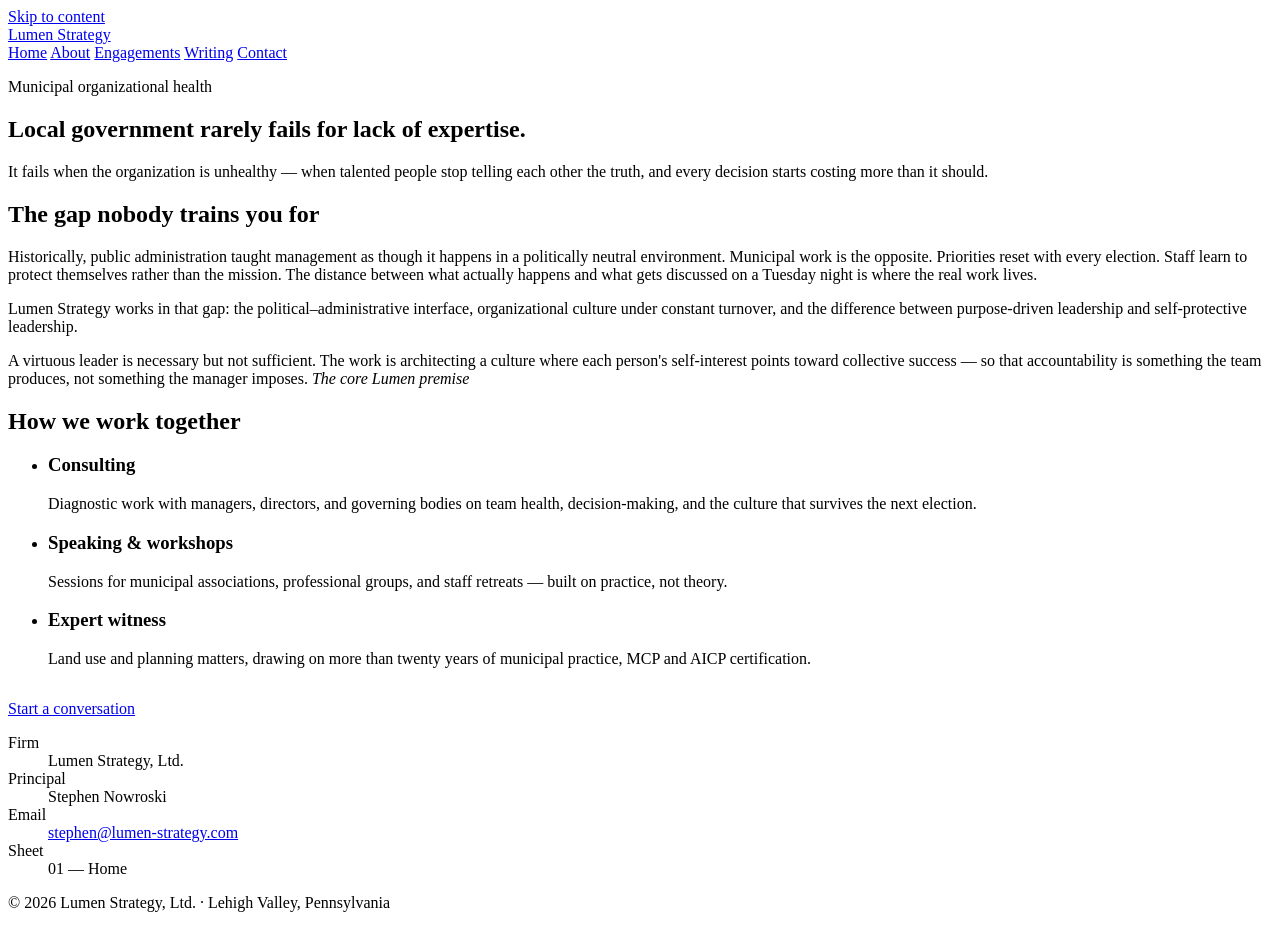
==== index.html @ 4300bb44 "Add files via upload" ====
<!DOCTYPE html>
<html lang="en">
<head>
<meta charset="utf-8">
<meta name="viewport" content="width=device-width, initial-scale=1">
<title>Lumen Strategy, Ltd. — Municipal organizational health</title>
<meta name="description" content="Lumen Strategy helps municipal organizations build healthy cultures — consulting, speaking, and expert witness services for local government.">
<link rel="preconnect" href="https://fonts.googleapis.com">
<link rel="preconnect" href="https://fonts.gstatic.com" crossorigin>
<link href="https://fonts.googleapis.com/css2?family=Archivo:wght@500;600;700&family=IBM+Plex+Mono:wght@400;600&family=Source+Serif+4:opsz,wght@8..60,400;8..60,600&display=swap" rel="stylesheet">
<link rel="stylesheet" href="style.css">
</head>
<body>
<a class="skip" href="#main">Skip to content</a>

<!-- ===== Masthead: identical on every page ===== -->
<header class="masthead">
  <div class="wrap masthead__inner">
    <a class="wordmark" href="index.html">Lumen Strategy</a>
    <nav class="nav" aria-label="Main">
      <a href="index.html" aria-current="page">Home</a>
      <a href="about.html">About</a>
      <a href="engagements.html">Engagements</a>
      <a href="writing.html">Writing</a>
      <a href="contact.html">Contact</a>
    </nav>
  </div>
</header>

<main id="main">

  <section class="hero">
    <div class="wrap">
      <p class="eyebrow rise">Municipal organizational health</p>
      <h1 class="headline rise">Local government rarely fails for lack of <span class="mark">expertise</span>.</h1>
      <p class="deck rise">It fails when the organization is unhealthy — when talented people stop telling each other the truth, and every decision starts costing more than it should.</p>
    </div>
  </section>

  <section class="band band--white">
    <div class="wrap prose">
      <h2>The gap nobody trains you for</h2>
      <p>Historically, public administration taught management as though it happens in a politically neutral environment. Municipal work is the opposite. Priorities reset with every election. Staff learn to protect themselves rather than the mission. The distance between what actually happens and what gets discussed on a Tuesday night is where the real work lives.</p>
      <p>Lumen Strategy works in that gap: the political–administrative interface, organizational culture under constant turnover, and the difference between purpose-driven leadership and self-protective leadership.</p>
    </div>
  </section>

  <section class="band">
    <div class="wrap">
      <p class="pull">A virtuous leader is necessary but not sufficient. The work is architecting a culture where each person's self-interest points toward collective success — so that accountability is something the team produces, not something the manager imposes.
        <cite>The core Lumen premise</cite></p>
    </div>
  </section>

  <section class="band band--ruled">
    <div class="wrap">
      <h2>How we work together</h2>
      <ul class="services">
        <li>
          <h3>Consulting</h3>
          <p>Diagnostic work with managers, directors, and governing bodies on team health, decision-making, and the culture that survives the next election.</p>
        </li>
        <li>
          <h3>Speaking &amp; workshops</h3>
          <p>Sessions for municipal associations, professional groups, and staff retreats — built on practice, not theory.</p>
        </li>
        <li>
          <h3>Expert witness</h3>
          <p>Land use and planning matters, drawing on more than twenty years of municipal practice, MCP and AICP certification.</p>
        </li>
      </ul>
      <p style="margin-top:2rem;"><a class="btn" href="contact.html">Start a conversation</a></p>
    </div>
  </section>

</main>

<!-- ===== Title block: identical on every page except the SHEET cell ===== -->
<footer class="titleblock">
  <div class="wrap">
    <dl class="titleblock__grid">
      <div class="cell">
        <dt>Firm</dt>
        <dd>Lumen Strategy, Ltd.</dd>
      </div>
      <div class="cell">
        <dt>Principal</dt>
        <dd>Stephen Nowroski</dd>
      </div>
      <div class="cell">
        <dt>Email</dt>
        <dd><a href="mailto:stephen@lumen-strategy.com">stephen@lumen-strategy.com</a></dd>
      </div>
      <div class="cell">
        <dt>Sheet</dt>
        <dd>01 — Home</dd>
      </div>
    </dl>
    <p class="colophon">&copy; 2026 Lumen Strategy, Ltd. · Lehigh Valley, Pennsylvania</p>
  </div>
</footer>

</body>
</html>
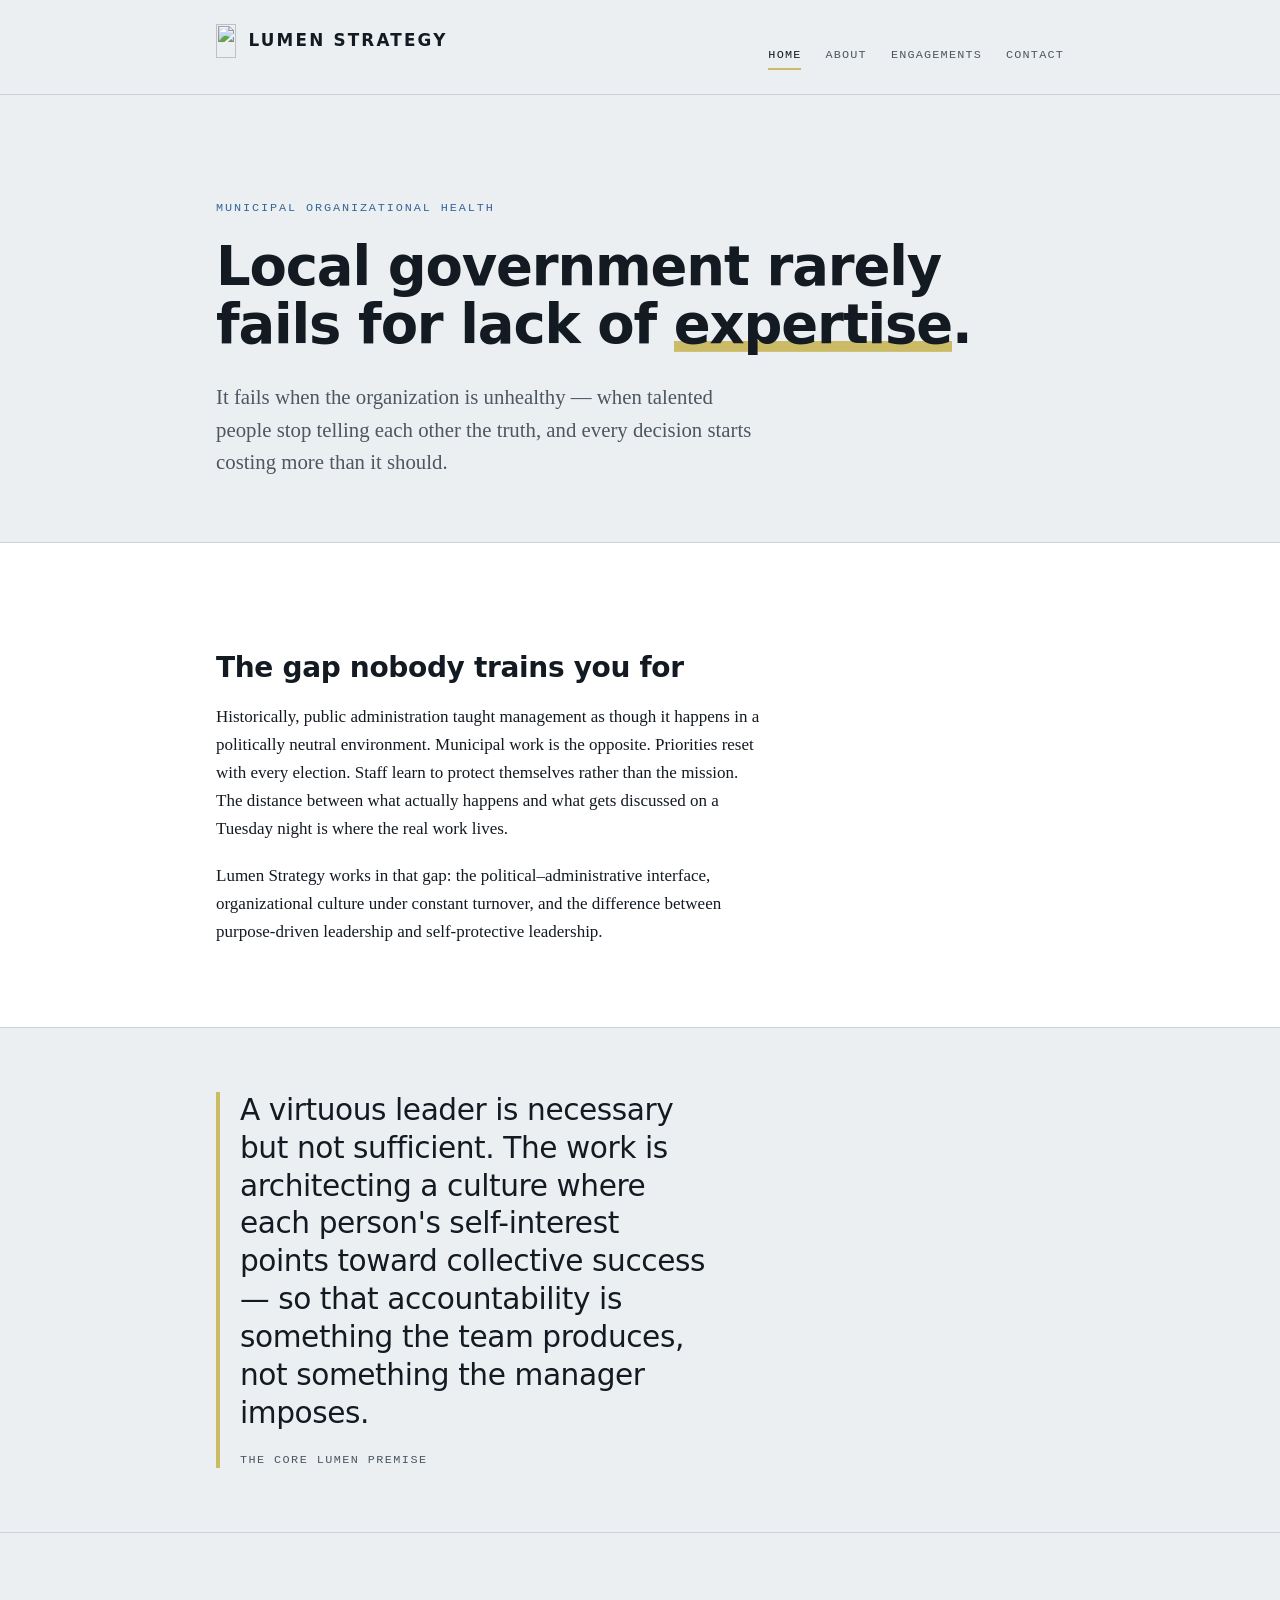
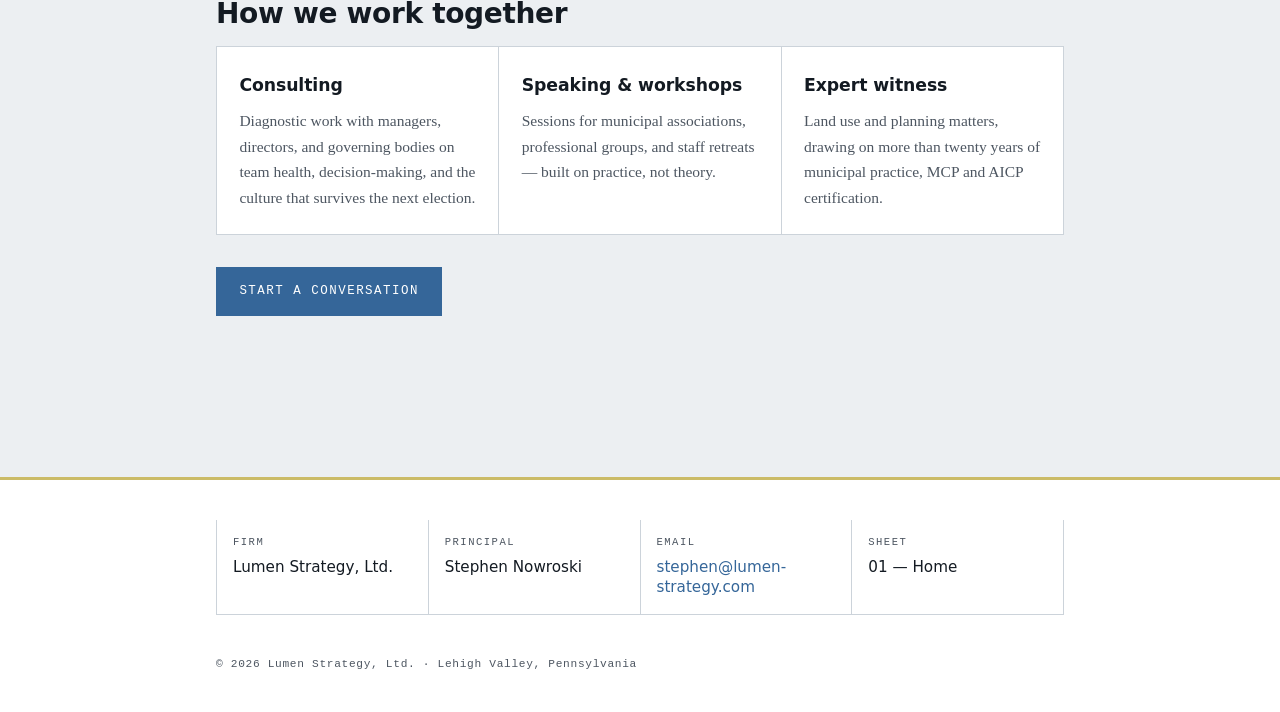
==== commit b1ac2b7e: "Add files via upload" ====
--- a/index.html
+++ b/index.html
@@ -8,6 +8,8 @@
 <link rel="preconnect" href="https://fonts.googleapis.com">
 <link rel="preconnect" href="https://fonts.gstatic.com" crossorigin>
 <link href="https://fonts.googleapis.com/css2?family=Archivo:wght@500;600;700&family=IBM+Plex+Mono:wght@400;600&family=Source+Serif+4:opsz,wght@8..60,400;8..60,600&display=swap" rel="stylesheet">
+<link rel="icon" href="images/favicon.png" type="image/png">
+<link rel="apple-touch-icon" href="images/favicon.png">
 <link rel="stylesheet" href="style.css">
 </head>
 <body>
@@ -16,12 +18,13 @@
 <!-- ===== Masthead: identical on every page ===== -->
 <header class="masthead">
   <div class="wrap masthead__inner">
-    <a class="wordmark" href="index.html">Lumen Strategy</a>
+    <a class="wordmark" href="index.html">
+      <img src="images/lumen-mark.svg" alt="" width="28" height="41"> Lumen Strategy
+    </a>
     <nav class="nav" aria-label="Main">
       <a href="index.html" aria-current="page">Home</a>
       <a href="about.html">About</a>
       <a href="engagements.html">Engagements</a>
-      <a href="writing.html">Writing</a>
       <a href="contact.html">Contact</a>
     </nav>
   </div>
--- a/style.css
+++ b/style.css
@@ -0,0 +1,432 @@
+/* ==========================================================================
+   Lumen Strategy, Ltd. — site styles
+   Edit colors and fonts here; every page uses this one file.
+   ========================================================================== */
+
+:root {
+  /* Lumen brand */
+  --blue:      #356699;   /* primary — links, buttons, structure */
+  --blue-deep: #24486d;   /* hover states on solid blue */
+  --gold:      #cbbb67;   /* accent — decorative only, never text */
+  --gold-deep: #7a6b22;   /* the readable gold, for text and links */
+
+  --ink:       #131a22;
+  --ink-soft:  #4d5661;
+  --paper:     #eceff2;
+  --white:     #ffffff;
+  --rule:      #ccd3da;
+
+  --display: "Archivo", system-ui, sans-serif;
+  --body:    "Source Serif 4", Georgia, serif;
+  --mono:    "IBM Plex Mono", ui-monospace, monospace;
+
+  --measure: 34rem;
+  --gutter:  clamp(1.25rem, 5vw, 3.5rem);
+}
+
+*, *::before, *::after { box-sizing: border-box; }
+
+html { -webkit-text-size-adjust: 100%; }
+
+body {
+  margin: 0;
+  background: var(--paper);
+  color: var(--ink);
+  font-family: var(--body);
+  font-size: 1.0625rem;
+  line-height: 1.65;
+  font-synthesis-weight: none;
+}
+
+img { max-width: 100%; height: auto; display: block; }
+
+a { color: var(--blue); text-underline-offset: 0.2em; }
+a:hover { color: var(--gold-deep); }
+
+:focus-visible {
+  outline: 2px solid var(--blue);
+  outline-offset: 3px;
+}
+
+.wrap {
+  width: 100%;
+  max-width: 60rem;
+  margin-inline: auto;
+  padding-inline: var(--gutter);
+}
+
+.skip {
+  position: absolute;
+  left: -9999px;
+}
+.skip:focus {
+  left: var(--gutter);
+  top: 0.75rem;
+  z-index: 10;
+  background: var(--white);
+  padding: 0.5rem 0.75rem;
+  font-family: var(--mono);
+  font-size: 0.8rem;
+}
+
+/* --- Masthead ------------------------------------------------------------ */
+
+.masthead {
+  border-bottom: 1px solid var(--rule);
+  background: var(--paper);
+}
+
+.masthead__inner {
+  display: flex;
+  flex-wrap: wrap;
+  align-items: baseline;
+  justify-content: space-between;
+  gap: 0.75rem 2rem;
+  padding-block: 1.5rem;
+}
+
+.wordmark {
+  font-family: var(--display);
+  font-weight: 700;
+  font-size: 1.05rem;
+  letter-spacing: 0.13em;
+  text-transform: uppercase;
+  color: var(--ink);
+  text-decoration: none;
+  display: inline-flex;
+  align-items: center;
+  gap: 0.6rem;
+}
+.wordmark:hover { color: var(--ink); }
+
+.wordmark::before {
+  content: "";
+  width: 0.7rem;
+  height: 0.7rem;
+  background: var(--gold);
+  flex: none;
+}
+
+.nav {
+  display: flex;
+  flex-wrap: wrap;
+  gap: 0.35rem 1.5rem;
+  font-family: var(--mono);
+  font-size: 0.74rem;
+  letter-spacing: 0.1em;
+  text-transform: uppercase;
+}
+
+.nav a {
+  color: var(--ink-soft);
+  text-decoration: none;
+  padding-block: 0.15rem;
+  border-bottom: 2px solid transparent;
+}
+.nav a:hover { color: var(--ink); border-bottom-color: var(--rule); }
+.nav a[aria-current="page"] { color: var(--ink); border-bottom-color: var(--gold); }
+
+/* --- Type ---------------------------------------------------------------- */
+
+.eyebrow {
+  font-family: var(--mono);
+  font-size: 0.74rem;
+  letter-spacing: 0.16em;
+  text-transform: uppercase;
+  color: var(--blue);
+  margin: 0 0 1.25rem;
+}
+
+.headline {
+  font-family: var(--display);
+  font-weight: 700;
+  font-size: clamp(1.95rem, 5.4vw, 3.4rem);
+  line-height: 1.06;
+  letter-spacing: -0.021em;
+  margin: 0;
+  max-width: 22ch;
+}
+
+.headline .mark {
+  background-image: linear-gradient(var(--gold), var(--gold));
+  background-repeat: no-repeat;
+  background-position: 0 92%;
+  background-size: 100% 0.2em;
+}
+
+.deck {
+  font-size: clamp(1.1rem, 2.1vw, 1.3rem);
+  line-height: 1.55;
+  color: var(--ink-soft);
+  max-width: var(--measure);
+  margin: 1.75rem 0 0;
+}
+
+h2 {
+  font-family: var(--display);
+  font-weight: 600;
+  font-size: clamp(1.35rem, 2.7vw, 1.75rem);
+  line-height: 1.2;
+  letter-spacing: -0.012em;
+  margin: 0 0 1rem;
+}
+
+h3 {
+  font-family: var(--display);
+  font-weight: 600;
+  font-size: 1.08rem;
+  letter-spacing: -0.005em;
+  margin: 0 0 0.5rem;
+}
+
+p { max-width: var(--measure); }
+
+.prose > * + * { margin-top: 1.15rem; }
+.prose > h2 { margin-top: 2.75rem; }
+
+/* --- Sections ------------------------------------------------------------ */
+
+.hero { padding-block: clamp(3.5rem, 9vw, 6.5rem) clamp(2.5rem, 6vw, 4rem); }
+
+.band { padding-block: clamp(2.5rem, 6vw, 4rem); }
+.band--ruled { border-top: 1px solid var(--rule); }
+.band--white { background: var(--white); border-block: 1px solid var(--rule); }
+
+/* --- Pull statement ------------------------------------------------------ */
+
+.pull {
+  font-family: var(--display);
+  font-weight: 500;
+  font-size: clamp(1.25rem, 3vw, 1.85rem);
+  line-height: 1.28;
+  letter-spacing: -0.014em;
+  max-width: 26ch;
+  margin: 0;
+  padding-left: 1.25rem;
+  border-left: 4px solid var(--gold);
+}
+
+.pull cite {
+  display: block;
+  font-family: var(--mono);
+  font-style: normal;
+  font-size: 0.74rem;
+  letter-spacing: 0.12em;
+  text-transform: uppercase;
+  color: var(--ink-soft);
+  margin-top: 1.25rem;
+}
+
+/* --- Service list -------------------------------------------------------- */
+
+.services {
+  list-style: none;
+  margin: 0;
+  padding: 0;
+  display: grid;
+  gap: 1px;
+  background: var(--rule);
+  border: 1px solid var(--rule);
+}
+
+@media (min-width: 46rem) {
+  .services { grid-template-columns: repeat(3, 1fr); }
+}
+
+.services li {
+  background: var(--white);
+  padding: 1.5rem 1.4rem;
+}
+
+.services p {
+  margin: 0;
+  font-size: 0.97rem;
+  color: var(--ink-soft);
+}
+
+/* --- Entry list (engagements, writing) ----------------------------------- */
+
+.entries {
+  list-style: none;
+  margin: 0;
+  padding: 0;
+}
+
+.entries > li {
+  padding-block: 1.6rem;
+  border-top: 1px solid var(--rule);
+}
+.entries > li:last-child { border-bottom: 1px solid var(--rule); }
+
+.entry__meta {
+  font-family: var(--mono);
+  font-size: 0.74rem;
+  letter-spacing: 0.1em;
+  text-transform: uppercase;
+  color: var(--ink-soft);
+  margin: 0 0 0.45rem;
+}
+
+.entry__title {
+  font-family: var(--display);
+  font-weight: 600;
+  font-size: 1.15rem;
+  line-height: 1.3;
+  margin: 0 0 0.45rem;
+}
+.entry__title a { text-decoration: none; }
+.entry__title a:hover { text-decoration: underline; }
+
+.entries p { margin: 0; color: var(--ink-soft); font-size: 0.99rem; }
+.entries p + p { margin-top: 0.6rem; }
+
+.entry__figure { margin: 1.1rem 0 0; }
+.entry__figure img { border: 1px solid var(--rule); }
+.entry__figure figcaption {
+  font-family: var(--mono);
+  font-size: 0.72rem;
+  letter-spacing: 0.06em;
+  color: var(--ink-soft);
+  margin-top: 0.5rem;
+}
+
+/* --- Credential list ----------------------------------------------------- */
+
+.creds {
+  list-style: none;
+  margin: 1.25rem 0 0;
+  padding: 0;
+  font-family: var(--mono);
+  font-size: 0.83rem;
+  line-height: 1.5;
+  max-width: var(--measure);
+}
+
+.creds li {
+  display: flex;
+  gap: 1rem;
+  padding-block: 0.55rem;
+  border-top: 1px dotted var(--rule);
+}
+
+.creds b {
+  flex: none;
+  width: 5.5rem;
+  font-weight: 600;
+  color: var(--blue);
+}
+
+/* --- Buttons ------------------------------------------------------------- */
+
+.btn {
+  display: inline-block;
+  font-family: var(--mono);
+  font-size: 0.78rem;
+  letter-spacing: 0.12em;
+  text-transform: uppercase;
+  text-decoration: none;
+  color: var(--white);
+  background: var(--blue);
+  padding: 0.8rem 1.4rem;
+  border: 1px solid var(--blue);
+}
+.btn:hover { background: var(--blue-deep); border-color: var(--blue-deep); color: var(--white); }
+
+.btn--quiet {
+  background: transparent;
+  color: var(--blue);
+}
+.btn--quiet:hover { background: var(--blue); color: var(--white); }
+
+/* --- Title block (footer) ------------------------------------------------
+   Modeled on the title block in the corner of a plan sheet.
+   -------------------------------------------------------------------------- */
+
+.titleblock {
+  margin-top: clamp(3rem, 8vw, 5rem);
+  border-top: 3px solid var(--gold);
+  background: var(--white);
+}
+
+.titleblock__grid {
+  display: grid;
+  grid-template-columns: 1fr;
+  gap: 1px;
+  background: var(--rule);
+  border-inline: 1px solid var(--rule);
+  border-bottom: 1px solid var(--rule);
+  margin-block: 2.5rem;
+}
+
+@media (min-width: 34rem) {
+  .titleblock__grid { grid-template-columns: repeat(2, 1fr); }
+}
+@media (min-width: 58rem) {
+  .titleblock__grid { grid-template-columns: repeat(4, 1fr); }
+}
+
+.cell {
+  background: var(--white);
+  padding: 0.9rem 1rem 1rem;
+  min-height: 4.5rem;
+}
+
+.cell dt {
+  font-family: var(--mono);
+  font-size: 0.66rem;
+  letter-spacing: 0.14em;
+  text-transform: uppercase;
+  color: var(--ink-soft);
+  margin: 0 0 0.35rem;
+}
+
+.cell dd {
+  margin: 0;
+  font-family: var(--display);
+  font-size: 0.95rem;
+  font-weight: 500;
+  line-height: 1.35;
+}
+.cell dd a { text-decoration: none; }
+.cell dd a:hover { text-decoration: underline; }
+
+.colophon {
+  font-family: var(--mono);
+  font-size: 0.7rem;
+  letter-spacing: 0.06em;
+  color: var(--ink-soft);
+  padding-bottom: 2.5rem;
+  margin: 0;
+  max-width: none;
+}
+
+/* --- Motion -------------------------------------------------------------- */
+
+.rise {
+  animation: rise 0.7s cubic-bezier(0.2, 0.7, 0.3, 1) both;
+}
+.rise:nth-child(2) { animation-delay: 0.08s; }
+.rise:nth-child(3) { animation-delay: 0.16s; }
+
+@keyframes rise {
+  from { opacity: 0; transform: translateY(0.7rem); }
+  to   { opacity: 1; transform: none; }
+}
+
+@media (prefers-reduced-motion: reduce) {
+  .rise { animation: none; }
+  * { transition: none !important; }
+}
+
+/* --- Logo in the masthead ------------------------------------------------
+   The mark sits beside the wordmark text. The alt attribute on the image is
+   intentionally empty because the text next to it already says the name.
+   -------------------------------------------------------------------------- */
+
+.wordmark img {
+  height: 2.1rem;
+  width: auto;
+  flex: none;
+}
+
+.wordmark::before { display: none; }
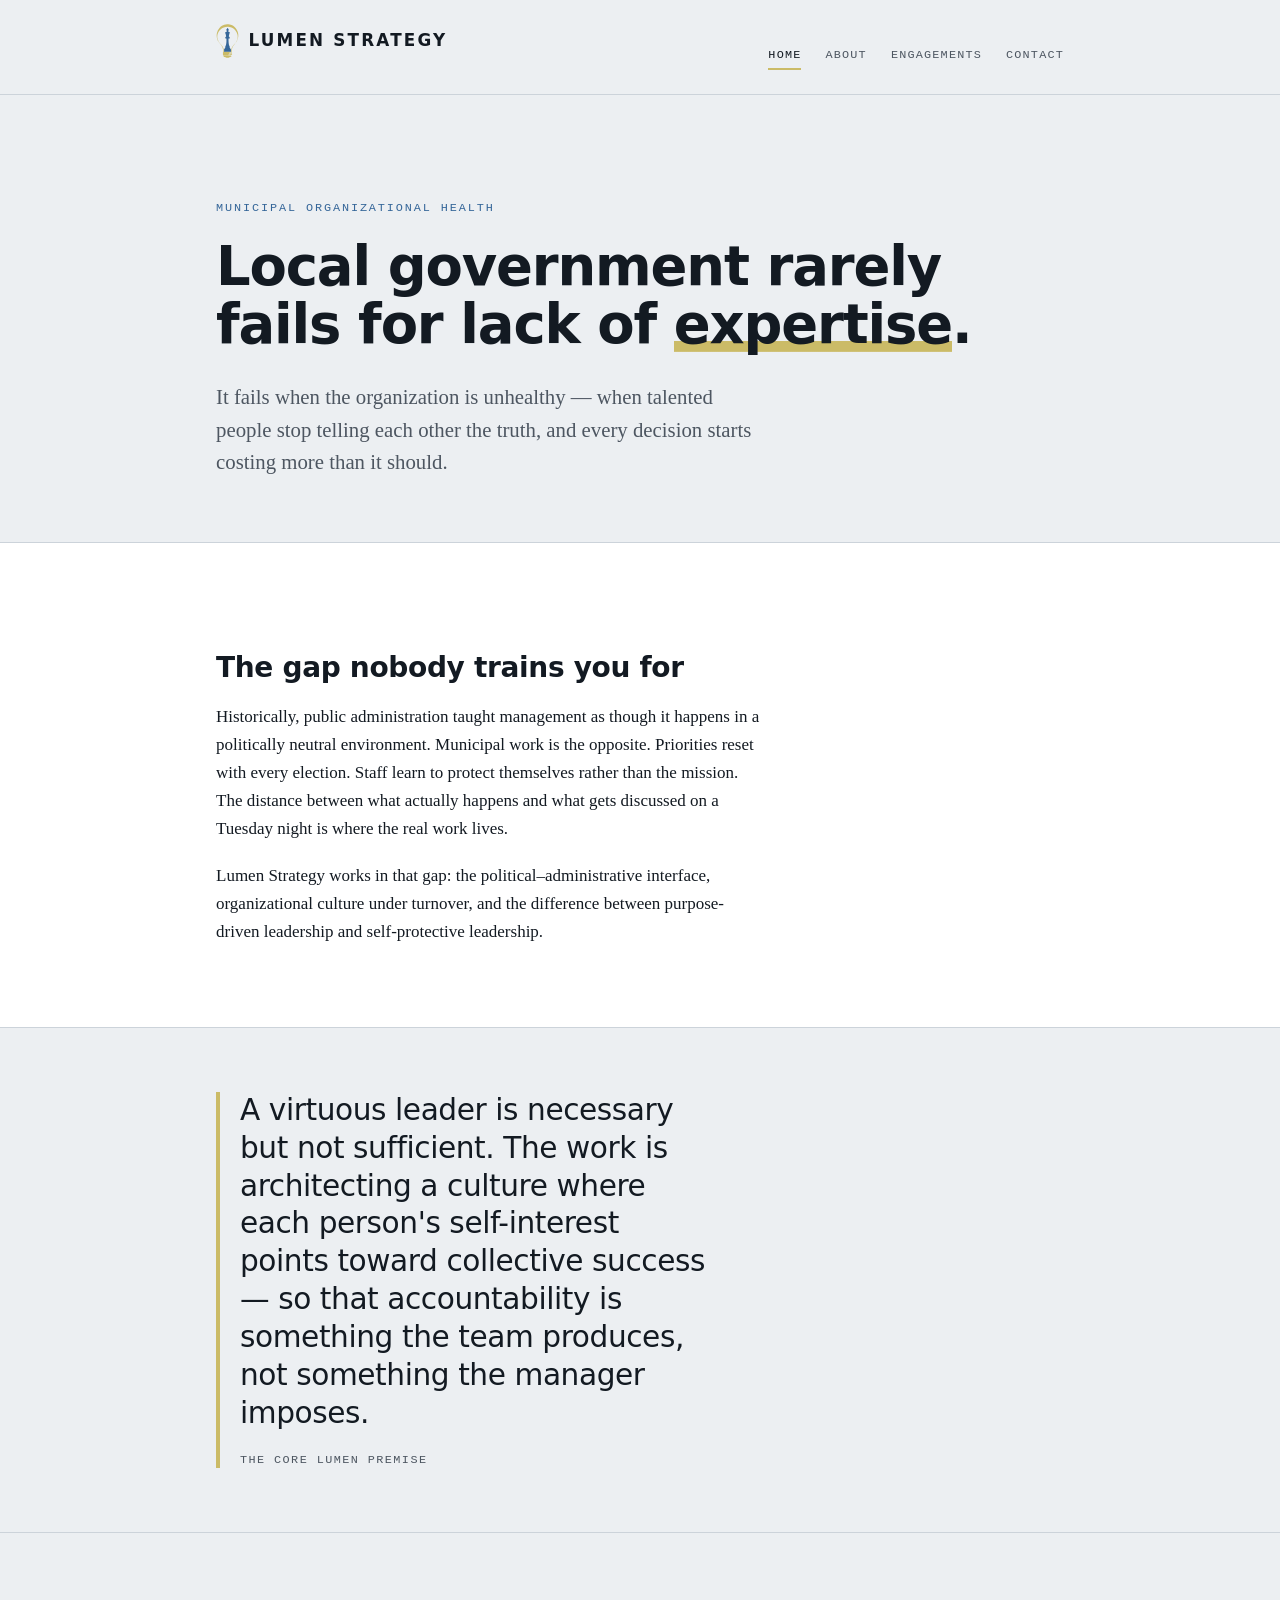
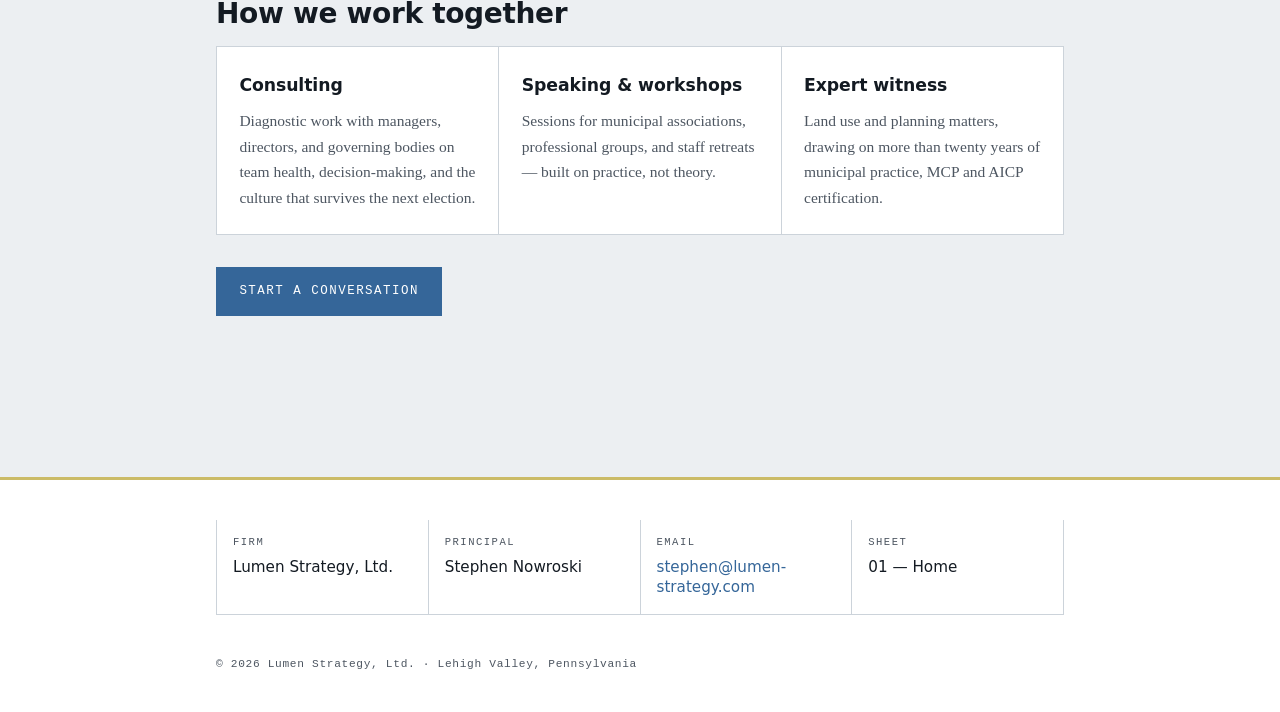
==== commit ebc561e4: "Update index.html" ====
--- a/index.html
+++ b/index.html
@@ -44,7 +44,7 @@
     <div class="wrap prose">
       <h2>The gap nobody trains you for</h2>
       <p>Historically, public administration taught management as though it happens in a politically neutral environment. Municipal work is the opposite. Priorities reset with every election. Staff learn to protect themselves rather than the mission. The distance between what actually happens and what gets discussed on a Tuesday night is where the real work lives.</p>
-      <p>Lumen Strategy works in that gap: the political–administrative interface, organizational culture under constant turnover, and the difference between purpose-driven leadership and self-protective leadership.</p>
+      <p>Lumen Strategy works in that gap: the political–administrative interface, organizational culture under turnover, and the difference between purpose-driven leadership and self-protective leadership.</p>
     </div>
   </section>
 
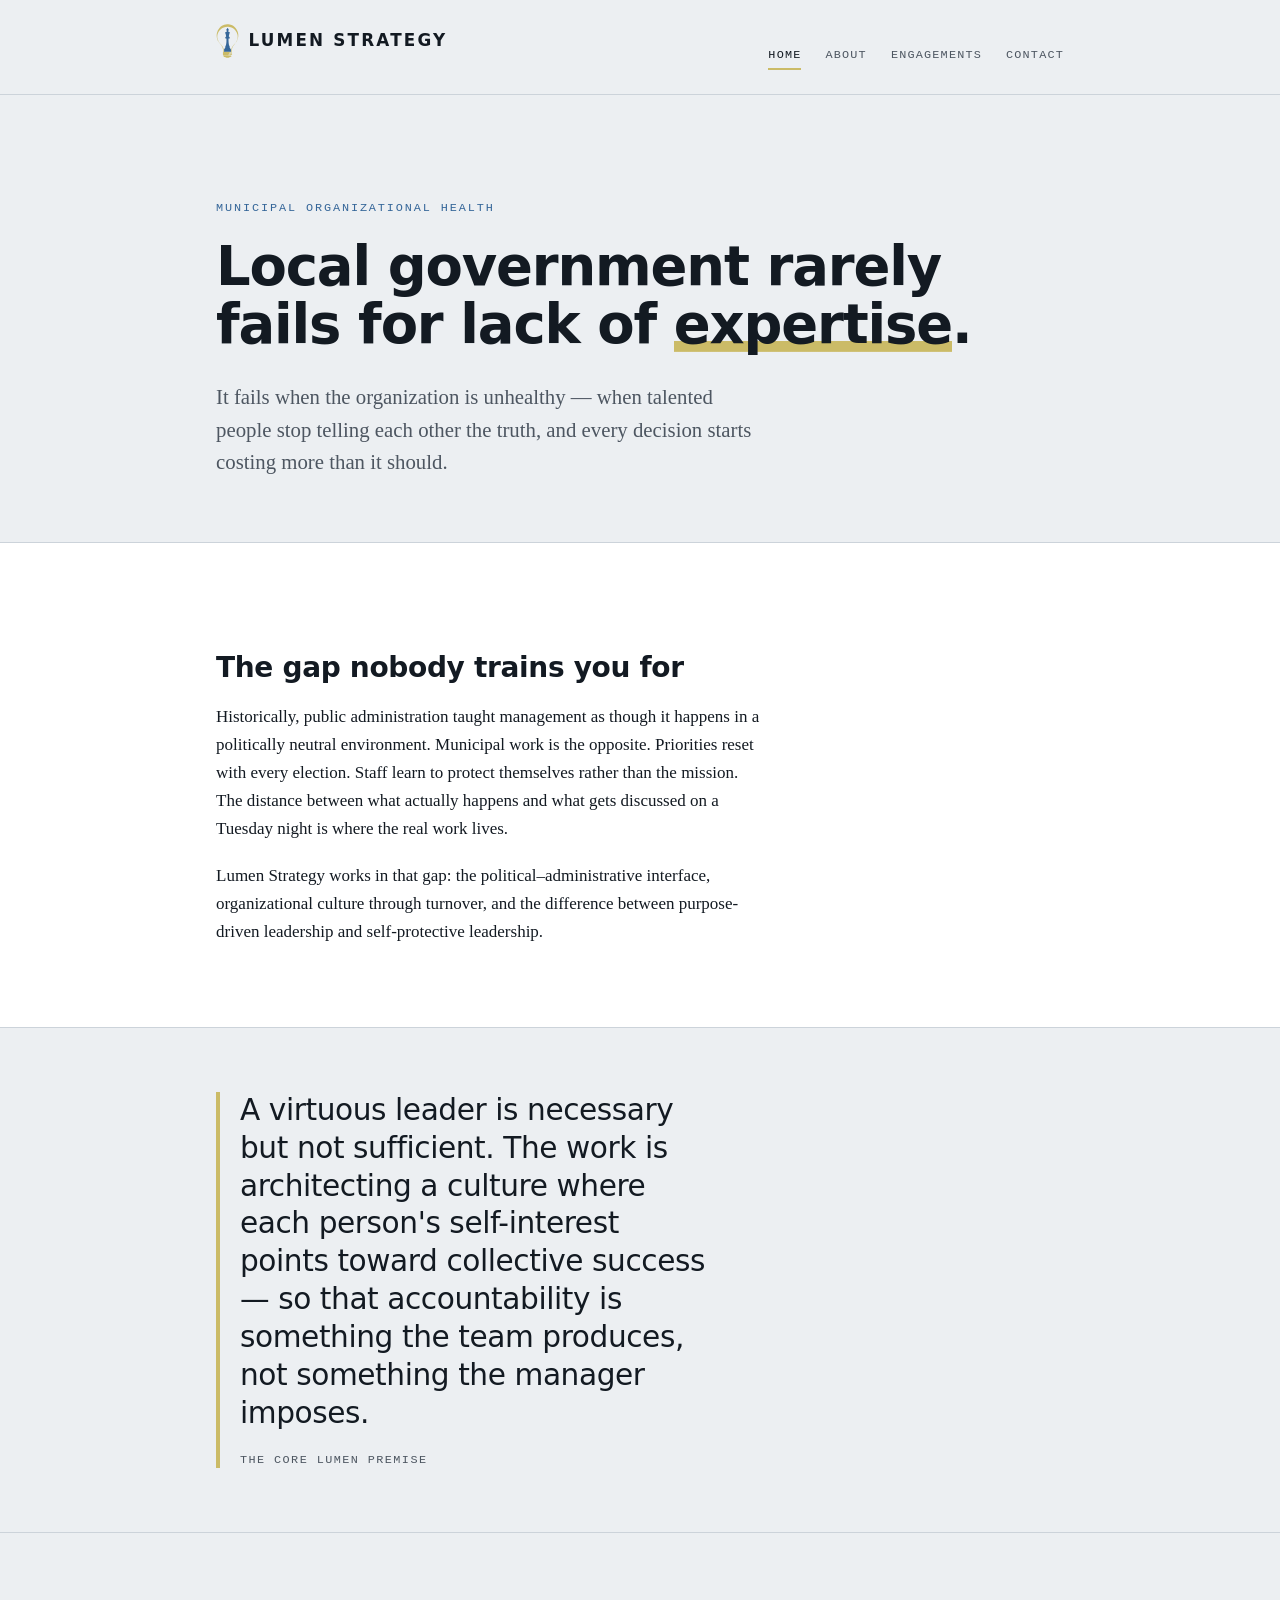
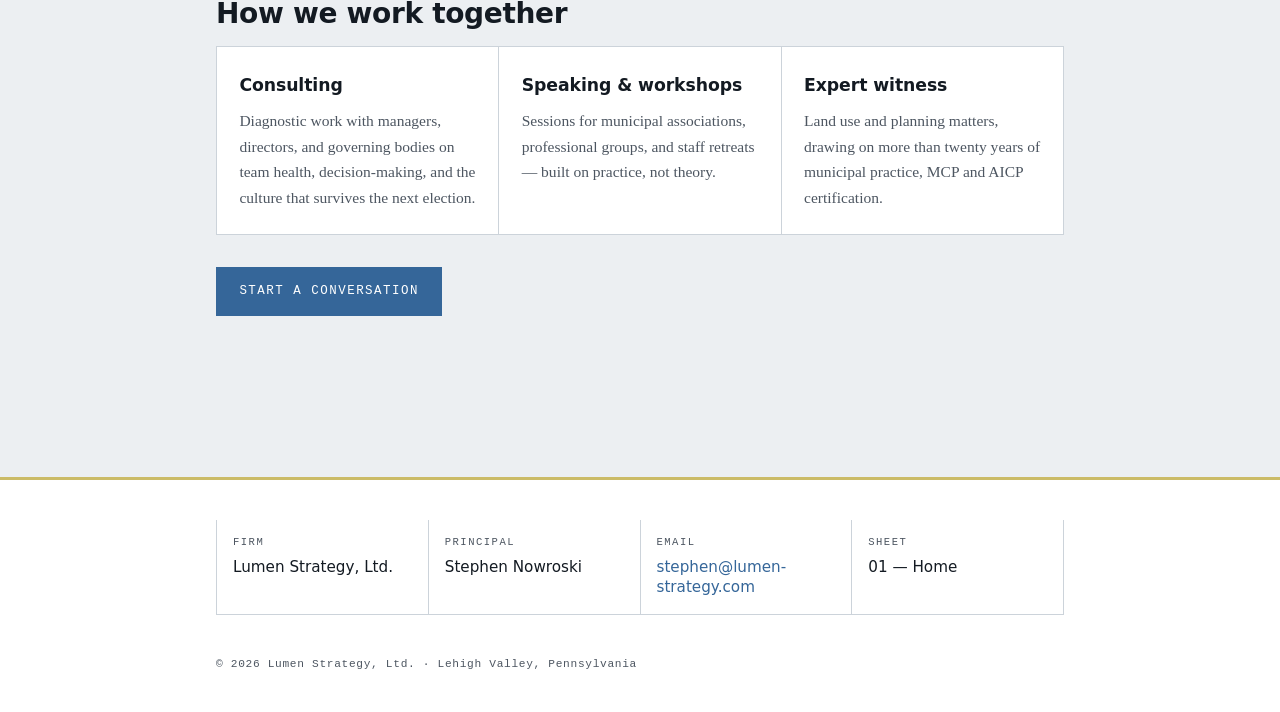
==== commit 0e849dcf: "Update index.html" ====
--- a/index.html
+++ b/index.html
@@ -44,7 +44,7 @@
     <div class="wrap prose">
       <h2>The gap nobody trains you for</h2>
       <p>Historically, public administration taught management as though it happens in a politically neutral environment. Municipal work is the opposite. Priorities reset with every election. Staff learn to protect themselves rather than the mission. The distance between what actually happens and what gets discussed on a Tuesday night is where the real work lives.</p>
-      <p>Lumen Strategy works in that gap: the political–administrative interface, organizational culture under turnover, and the difference between purpose-driven leadership and self-protective leadership.</p>
+      <p>Lumen Strategy works in that gap: the political–administrative interface, organizational culture through turnover, and the difference between purpose-driven leadership and self-protective leadership.</p>
     </div>
   </section>
 
